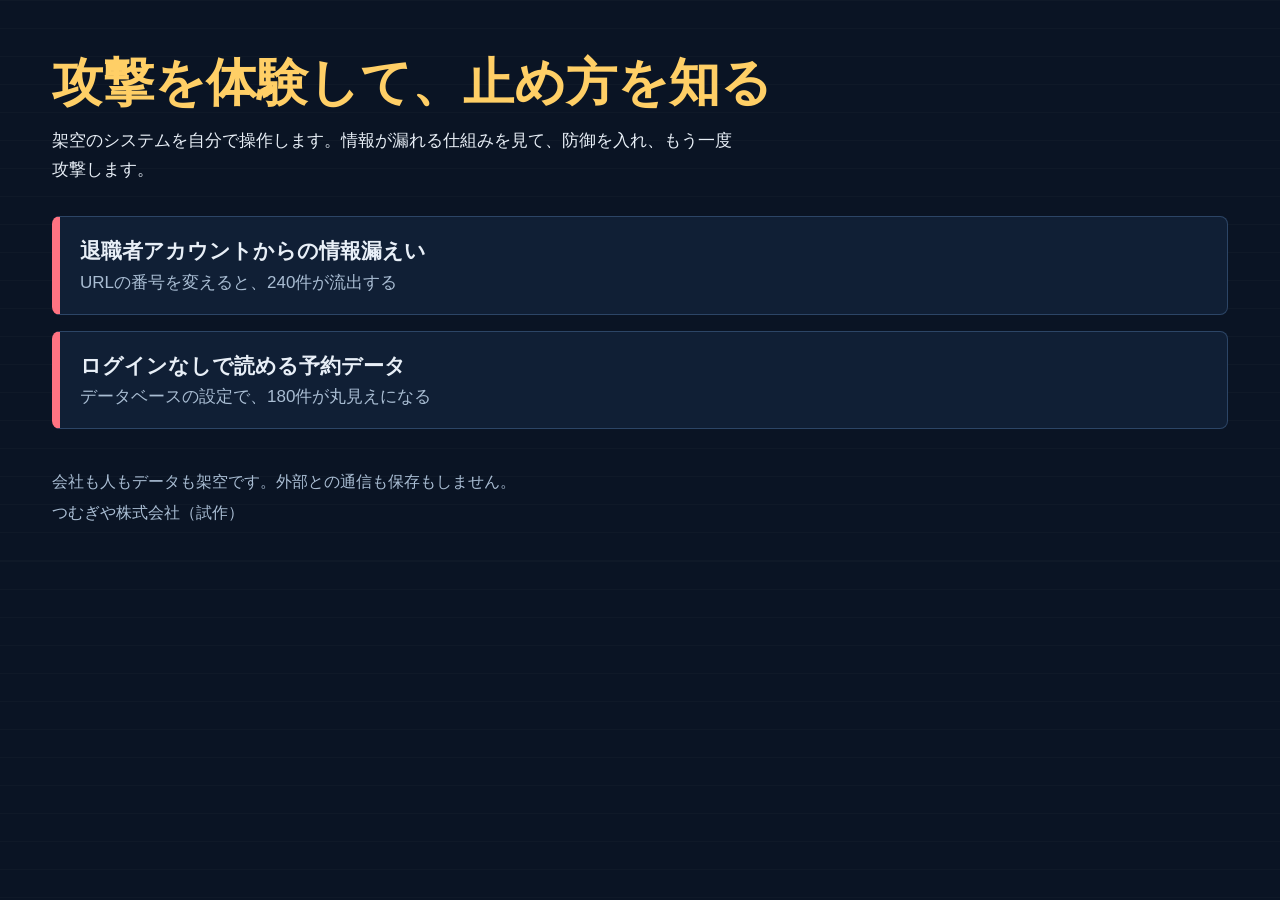
==== index.html @ 9fce9e6f "ITセキュリティ学習サイトの試作（第1話・第2話） Co-Authored-By: Claude Opus 5.5 <noreply@anthropic.com>" ====
<!doctype html>
<html lang="ja">
<head>
<meta charset="utf-8">
<meta name="viewport" content="width=device-width, initial-scale=1">
<meta name="color-scheme" content="dark">
<meta http-equiv="Content-Security-Policy" content="default-src 'none'; style-src 'self' file:; base-uri 'none'; form-action 'none'">
<title>攻撃を体験して、止め方を知る（試作）</title>
<link rel="stylesheet" href="episodes/01/style.css">
<link rel="stylesheet" href="home.css">
</head>
<body>
<main class="home">
  <h1>攻撃を体験して、止め方を知る</h1>
  <p>架空のシステムを自分で操作します。情報が漏れる仕組みを見て、防御を入れ、もう一度攻撃します。</p>
  <ol>
    <li><a href="episodes/01/index.html"><b>退職者アカウントからの情報漏えい</b><span>URLの番号を変えると、240件が流出する</span></a></li>
    <li><a href="episodes/02/index.html"><b>ログインなしで読める予約データ</b><span>データベースの設定で、180件が丸見えになる</span></a></li>
  </ol>
</main>
<footer><p>会社も人もデータも架空です。外部との通信も保存もしません。</p><p>つむぎや株式会社（試作）</p></footer>
</body>
</html>
---- episodes/01/style.css ----
:root{--bg:#0a1424;--panel:#101f35;--line:#2c4566;--fg:#e8eff7;--sub:#a9bdd3;--aka:#ff7382;--midori:#5fdcab;--ki:#ffcf66;--ao:#6ccbff;--mono:"BIZ UDGothic",Consolas,"Courier New",monospace}
*{box-sizing:border-box}
body{margin:0;background:var(--bg) repeating-linear-gradient(0deg,#ffffff05 0 1px,transparent 1px 28px);color:var(--fg);font:1.0625rem/1.7 "BIZ UDPGothic","Hiragino Kaku Gothic ProN","Yu Gothic UI",Meiryo,sans-serif;word-break:auto-phrase}
.top,.steps,.mission,.stage,footer{max-width:76rem;margin-inline:auto;padding-inline:1.25rem}
.top{display:flex;justify-content:space-between;align-items:center;gap:.5rem 2rem;flex-wrap:wrap;padding-top:1rem}
h1{font-size:1.25rem;margin:0}
.count{margin:0;color:var(--sub)}
.count b{font:700 2rem/1 var(--mono);color:var(--midori);display:inline-block;min-width:3.4ch;text-align:right}
.count.leak b{color:var(--aka)}
.steps{display:flex;gap:.4rem;list-style:none;margin-block:.75rem;padding-block:0}
.steps li{flex:1;border-top:5px solid var(--line);padding-top:.25rem;color:var(--sub);font-size:.95rem}
.steps li.now{border-color:var(--ki);color:var(--ki);font-weight:700}
.steps li.done{border-color:var(--midori)}
.mission h2{font-size:clamp(1.3rem,3.5vw,1.8rem);line-height:1.45;margin:.5rem 0 .2rem;color:var(--ki)}
.mission h2:focus{outline:none}
.mission p{margin:0 0 .9rem;max-width:46em}
button{font:inherit;font-weight:700;border:0;border-radius:.4rem;min-height:2.75rem;padding:.4rem 1.1rem;cursor:pointer;background:var(--ki);color:#1b1400}
#next{margin-bottom:1rem}
button:disabled,input:disabled{opacity:.55;cursor:default}
[hidden]{display:none!important}
:focus-visible{outline:3px solid var(--ao);outline-offset:3px}
.stage{display:grid;grid-template-columns:1.15fr 1fr;gap:1.25rem;align-items:stretch}
.browser{color-scheme:light;background:#fff;color:#1a2430;border-radius:.6rem;overflow:hidden;min-width:0;border:2px solid transparent}
.browser.leak{border-color:var(--aka);box-shadow:0 0 0 4px #ff738255}
.chrome{background:#d5dde6;padding:.6rem .7rem;display:flex;align-items:center;gap:.35rem}
.chrome i{width:.7rem;height:.7rem;border-radius:50%;background:#8796a6;flex:none}
.addr{flex:1;min-width:0;display:flex;align-items:center;background:#fff;border-radius:1.4rem;margin-left:.5rem;padding:.1rem .2rem .1rem .9rem;font:1rem/1.4 var(--mono)}
.addr span{color:#5a6978}
.addr input{font:700 1.1rem/1 var(--mono);width:3.4em;border:0;background:transparent;color:#1a2430;min-height:2.5rem;padding:0 .2rem;border-radius:.2rem}
.addr.hot input{background:#ffe39a;outline:2px solid #a86a00}
.addr button{margin-left:auto;border-radius:1.4rem;min-height:2.5rem;padding:.2rem 1rem;background:#1f4c7c;color:#fff;font-size:1rem}
.app{padding:0 0 1.25rem;min-height:21rem}
.appbar{background:#1f4c7c;color:#fff;padding:.6rem 1.1rem;display:flex;justify-content:space-between;gap:1rem;flex-wrap:wrap}
.pad{padding:1rem 1.1rem 0}
.login{max-width:20rem;margin:1.5rem auto 0;display:grid;gap:.75rem}
.login div{border:1px solid #8796a6;border-radius:.3rem;padding:.5rem .8rem}
.login small{display:block;color:#4b5a69}
.app button{background:#1f4c7c;color:#fff}
.app button.danger{background:#a5192c}
table{border-collapse:collapse;width:100%}
th,td{text-align:left;border-bottom:1px solid #cbd4dd;padding:.5rem .4rem;vertical-align:top}
th{font-weight:400;color:#4b5a69;width:6.5em}
.alert{margin:1rem 1.1rem 0;padding:.7rem 1rem;background:#a5192c;color:#fff;font-weight:700;border-radius:.3rem}
.alert.safe{background:#17654a}
.denied{text-align:center;padding:2rem 1rem 0}
.denied b{font:700 2.6rem/1.2 var(--mono);display:block;color:#17654a}
.rows{font:1rem/1.6 var(--mono);height:13rem;overflow:hidden;background:#f3f5f8;padding:.5rem .8rem;margin:.75rem 0 0}
.sw{display:grid;gap:.75rem;margin:.5rem 0 1rem}
.sw label{display:flex;gap:.8rem;align-items:flex-start;border:2px solid #8796a6;border-radius:.4rem;padding:.7rem .9rem;cursor:pointer;font-weight:700}
.sw label:has(:checked){border-color:#17654a;background:#e7f4ee}
.sw input{width:1.5rem;height:1.5rem;flex:none;margin:.15rem 0 0;accent-color:#17654a}
.sw small{display:block;font-weight:400;font-size:1rem}
.num{font:700 1.4rem/1.2 var(--mono)}
.good{color:#17654a}
.bad{color:#a5192c}
.monitor{background:var(--panel);border:1px solid var(--line);border-radius:.6rem;padding:1rem 1.1rem;min-width:0;display:flex;flex-direction:column}
.monitor h3{margin:0;color:var(--ao);font-size:1.1rem}
.hint{margin:.1rem 0 .7rem;color:var(--sub);font-size:1rem}
.log{list-style:none;margin:0;padding:0;font:1rem/1.6 var(--mono);height:19rem;overflow:auto;flex:1 1 auto}
.log li{border-left:4px solid var(--line);padding:.25rem .7rem;margin-bottom:.5rem;overflow-wrap:anywhere;word-break:normal}
.log li.leak{border-color:var(--aka);background:#ff738218}
.log li.safe{border-color:var(--midori);background:#5fdcab14}
.log b{display:block}
.log .leak b{color:var(--aka)}
.log .safe b{color:var(--midori)}
.report{margin:0;padding-left:1.4rem}
.report li{margin-bottom:.6rem}
footer{color:var(--sub);padding-block:1.25rem 2rem;font-size:1rem}
footer p{margin:.2rem 0}
footer a{color:var(--ao)}
@media(max-width:52rem){.stage{grid-template-columns:1fr}.log{height:13rem}.addr span{display:none}.addr label{font-size:.9rem}.addr{padding-left:.6rem;margin-left:.2rem}.app{min-height:0}.steps li{font-size:.9rem}}
@media(max-width:26rem){.chrome i{display:none}.addr{margin-left:0}.addr label{font-size:.8rem}.addr button{padding:.2rem .7rem}}
@media(max-width:52rem){#next{position:fixed;inset:auto 1.25rem 1rem;z-index:2;margin:0;min-height:3.4rem;box-shadow:0 0 0 1rem var(--bg)}body{padding-bottom:5rem}}
@media(max-width:22rem){.addr input{width:2.6em}.addr label{font-size:.7rem}.addr button{padding:.2rem .5rem}}
---- home.css ----
.home{max-width:76rem;margin:auto;padding:3rem 1.25rem 1rem}
.home h1{font-size:clamp(1.8rem,6vw,3.2rem);line-height:1.35;color:var(--ki);margin:0 0 .6rem}
.home p{max-width:40em;margin:0 0 2rem}
.home ol{list-style:none;margin:0;padding:0;display:grid;gap:1rem}
.home a{display:block;background:var(--panel);border:1px solid var(--line);border-left:8px solid var(--aka);border-radius:.5rem;padding:1rem 1.25rem;color:var(--fg);text-decoration:none}
.home a:hover{border-color:var(--ao)}
.home a b{display:block;font-size:1.3rem}
.home a span{color:var(--sub)}
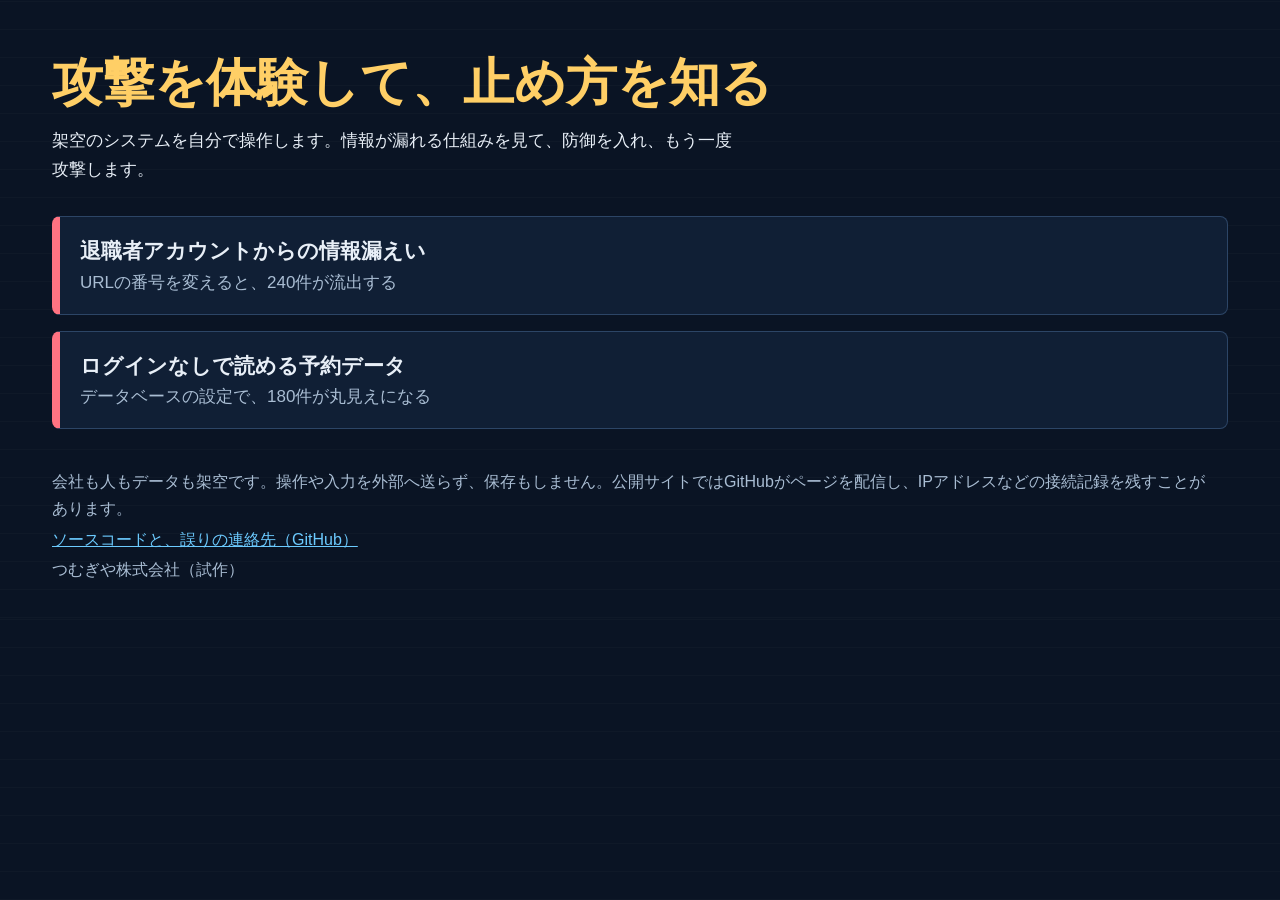
==== commit 5ea5f6ff: "サイトの無料公開の準備 Co-Authored-By: Claude Opus 5.5 <noreply@anthropic.com>" ====
--- a/index.html
+++ b/index.html
@@ -18,6 +18,6 @@
     <li><a href="episodes/02/index.html"><b>ログインなしで読める予約データ</b><span>データベースの設定で、180件が丸見えになる</span></a></li>
   </ol>
 </main>
-<footer><p>会社も人もデータも架空です。外部との通信も保存もしません。</p><p>つむぎや株式会社（試作）</p></footer>
+<footer><p>会社も人もデータも架空です。操作や入力を外部へ送らず、保存もしません。公開サイトではGitHubがページを配信し、IPアドレスなどの接続記録を残すことがあります。</p><p><a href="https://github.com/jackasser/security-learning">ソースコードと、誤りの連絡先（GitHub）</a></p><p>つむぎや株式会社（試作）</p></footer>
 </body>
 </html>
